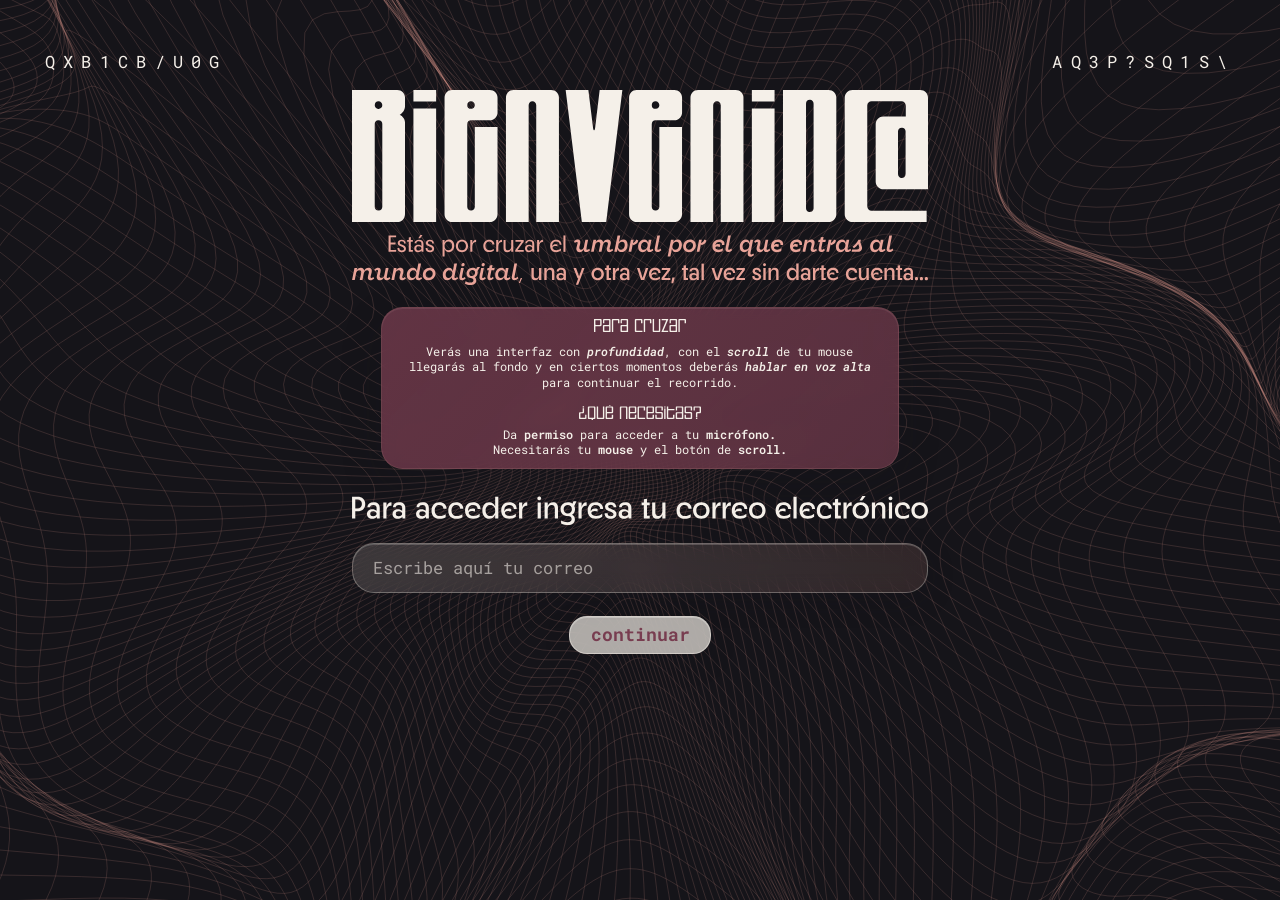
==== interaccion.html @ 67554280 "Publica experiencia Más que un arroba" ====
<!doctype html>
<html lang="es">
<head>
  <meta charset="utf-8">
  <meta name="viewport" content="width=device-width,initial-scale=1">
  <meta name="theme-color" content="#151419">
  <title>Interacción</title>
  <link rel="stylesheet" href="styles.css?v=49">
  <script src="script.js?v=49" defer></script>
</head>
<body>
  <main id="mesh-demo" class="mesh-demo interaction-page" data-page="interaction" aria-label="Llave tridimensional de líneas coral en movimiento suave">
    <div class="mesh-layer" aria-hidden="true"></div>
  </main>
</body>
</html>
---- styles.css ----
@font-face { font-family:'Roboto Mono'; src:url('assets/RobotoMono-VariableFont_wght.ttf') format('truetype'); font-weight:100 900; font-style:normal; font-display:swap; }
@font-face { font-family:'Roboto Mono'; src:url('assets/RobotoMono-Italic-VariableFont_wght.ttf') format('truetype'); font-weight:100 900; font-style:italic; font-display:swap; }
:root {
  color-scheme: dark;
  --color-background: #151419;
  --color-mesh: #D99489;
  --mesh-opacity: 0.22;
  --color-primary-text: #F5F0E9;
  --color-secondary-text: #C0B8BF;
  --color-field: #29262E;
  --color-accent: #783D50;
  --color-focus: #F2B0A2;
  --font-body: 'Roboto Mono', monospace;
  --font-display-placeholder: Arial, sans-serif;
  background: var(--color-background);
}
* { box-sizing: border-box; }
body { margin: 0; }
.mesh-demo { position: relative; isolation: isolate; width: 100%; min-height: 100svh; overflow: hidden; background: var(--color-background); color: var(--color-primary-text); font-family: var(--font-body); }
.mesh-layer { position: absolute; inset: 0; z-index: -1; overflow: hidden; pointer-events: none; }
.mesh-layer canvas { display: block; width: 100%; height: 100%; }
.code-decoration { position: absolute; top: clamp(24px, 5.6vh, 76px); left: 3.5%; right: 3.5%; display: flex; justify-content: space-between; gap: 20px; color: var(--color-primary-text); font-size: clamp(12px, 1.35vw, 27px); letter-spacing: .48em; white-space: nowrap; pointer-events: none; }
.welcome { width: clamp(560px, 48vw, 920px); margin: 0 auto; padding: clamp(88px, 11.5vh, 160px) 0 clamp(48px, 6vh, 88px); text-align: center; }
.welcome-title { margin: 0 0 clamp(24px, 3.7vh, 48px); line-height: 0; }
.welcome-title img { width: 100%; height: auto; display: block; }
.instructions { padding: clamp(18px, 1.5vw, 30px) clamp(18px, 2.3vw, 46px); border-radius: clamp(20px, 2vw, 40px); background: rgb(120 61 80 / .82); }
.display-copy { font-family: var(--font-display-placeholder); font-weight: 400; }
.instructions h2 { margin: 0 0 .7em; font-size: clamp(20px, 1.7vw, 34px); line-height: 1.2; }
.instructions p { margin: 0; font-size: clamp(15px, 1.15vw, 23px); line-height: 1.3; font-weight: 400; }
.instructions p + h2 { margin-top: .85em; margin-bottom: .4em; }
.instructions strong { font-weight: 600; }
.access { margin-top: clamp(28px, 4vh, 56px); }
.access h2 { font-size: clamp(22px, 1.9vw, 38px); line-height: 1.25; margin: 0 0 clamp(22px, 3vh, 40px); }
.access-form { display: flex; flex-direction: column; align-items: center; gap: clamp(28px, 3.6vh, 50px); }
.access-form input { width: 100%; border: 1px solid transparent; border-radius: 18px; background: var(--color-field); color: var(--color-primary-text); padding: .65em 1.35em; min-height: 48px; font: 400 clamp(14px, 1.34vw, 26px)/1.5 var(--font-body); }
.access-form input::placeholder { color: var(--color-secondary-text); opacity: 1; }
.continue-button { background: var(--color-accent); color: var(--color-primary-text); border: 0; border-radius: 18px; min-height: 48px; padding: .28em 1.4em; font-size: clamp(24px, 1.9vw, 38px); line-height: 1.2; cursor: pointer; }
.access-form :focus-visible { outline: 2px solid var(--color-focus); outline-offset: 4px; }
.continue-button:hover { background: #8b4b60; }
.sr-only { position: absolute; width: 1px; height: 1px; padding: 0; margin: -1px; overflow: hidden; clip-path: inset(50%); white-space: nowrap; border: 0; }
.entrance { animation: welcome-fade 1.4s ease-out both; }
.code-decoration { animation-delay: .1s; }
.welcome-title { animation-delay: .25s; }
.instructions { animation-delay: .45s; }
.access { animation-delay: .65s; }
@keyframes welcome-fade { from { opacity: 0; } to { opacity: 1; } }
@media (max-width: 900px) {
  .welcome { width: min(680px, calc(100% - 40px)); padding-top: 110px; }
  .instructions p { font-size: clamp(14px, 2.3vw, 18px); }
  .access-form input { font-size: 16px; }
  .welcome-title { margin-bottom: 28px; }
}
@media (max-width: 480px) {
  .code-decoration { font-size: 11px; letter-spacing: .2em; }
  .welcome { width: calc(100% - 32px); padding: 88px 0 40px; }
  .instructions { padding: 22px 18px; }
  .instructions p { line-height: 1.55; }
  .access h2 { font-size: 23px; }
  .access-form input { padding-inline: 16px; }
  .continue-button { min-width: 160px; }
}
@media (prefers-reduced-motion: reduce) { .entrance { animation: none; } }

@media (max-height: 500px) and (orientation: landscape) { .welcome { padding-top: 76px; } }

/* Supplied lettering: intrinsic proportions, responsive sizing, accessible alt text. */
.label-svg { display: block; width: auto; height: .9em; max-width: 100%; margin-inline: auto; }
[data-svg-slot="access"] .label-svg { width: 100%; height: auto; }
.continue-button .label-svg { height: .8em; }
.continue-button { padding: .55em 1.25em; }

/* Staggered central entrance. Containers stay still; each text enters separately. */
.welcome-title.entrance, .instructions.entrance, .access.entrance { animation: none; }
.welcome-title,
.instructions > h2,
.instructions > p,
.access > h2,
.access-form > input,
.access-form > button {
  animation: center-reveal 1800ms ease-in-out both;
  animation-delay: var(--reveal-delay, 400ms);
}
.welcome-title { --reveal-delay: 400ms; }
.instructions > h2:first-child { --reveal-delay: 1200ms; }
.instructions > p:nth-of-type(1) { --reveal-delay: 2000ms; }
.instructions > h2:nth-of-type(2) { --reveal-delay: 2800ms; }
.instructions > p:nth-of-type(2) { --reveal-delay: 3600ms; }
/* Instructions finish at 5.4s; allow 6s to read before revealing access. */
.access > h2 { --reveal-delay: 11400ms; }
.access-form > input { --reveal-delay: 12200ms; }
.access-form > button { --reveal-delay: 13000ms; }
/* Override the container reset for the title, which is itself a reveal item. */
.welcome-title.entrance { animation: center-reveal 1800ms ease-in-out 400ms both; }
.instructions.entrance { animation: welcome-fade 2000ms ease-in-out 850ms both; }
@keyframes center-reveal {
  from { opacity: 0; transform: translateY(14px); }
  to { opacity: 1; transform: translateY(0); }
}
/* Focusing a control makes it visible immediately, even during the entrance. */
.access-form > input:focus, .access-form > button:focus { animation: none; }
@media (prefers-reduced-motion: reduce) {
  .welcome-title.entrance, .instructions.entrance, .access.entrance,
  .instructions > h2, .instructions > p, .access > h2,
  .access-form > input, .access-form > button { animation: none; }
}

/* Shared fixed viewport keeps the geometry framing consistent between pages. */
.mesh-layer { position: fixed; }
.interaction-page { min-height: 100svh; }
.access-feedback { color:var(--color-focus); font:400 14px/1.5 var(--font-body); margin:-12px 0; width:100%; padding-left:20px; text-align:left; }
.access-feedback:empty { display: none; }
.access-form input[aria-invalid="true"] { border-color: var(--color-focus); }
.has-feedback .access > h2, .has-feedback .access-form > input,
.has-feedback .access-form > button { animation: none; }
.continue-button:disabled { cursor: wait; opacity: .55; }
.welcome, .code-decoration { transition: opacity 1s ease-in-out; }
.is-leaving .welcome, .is-leaving .code-decoration { opacity: 0; pointer-events: none; }
/* Override entrance fill mode on the decoration so it can fade out as well. */
.is-leaving .code-decoration { animation: none; }
@media (prefers-reduced-motion: reduce) {
  .welcome, .code-decoration { transition: none; }
}

/* Interaction layers: background 0, text 1, connections 2, keys 3,
   preserved mesh 4, heading and controls 6. */
.inbox-page { height:100svh; min-height:100svh; overflow:hidden; }
.inbox-page .mesh-layer { z-index:4; }
.inbox-scene { position:absolute; inset:0; pointer-events:none; font-family:var(--font-body); color:var(--color-primary-text); }
.scene-vignette { position:absolute; inset:0; z-index:0; background:radial-gradient(ellipse at center,transparent 45%,rgb(120 61 80 / .25) 83%,rgb(120 61 80 / .72) 115%); opacity:0; animation:inbox-enter 2s ease 0s forwards; }
.ambient-data { position:absolute; inset:0; z-index:1; opacity:0; animation:inbox-enter 1.5s ease .2s forwards; }
.ambient-data span { position:absolute; color:var(--color-primary-text); font-size:clamp(12px,1.25vw,22px); letter-spacing:.12em; white-space:nowrap; }
.data-network { position:absolute; inset:0; width:100%; height:100%; z-index:2; overflow:visible; opacity:0; animation:inbox-enter 1s ease 1.6s forwards; }
.data-network line { stroke:var(--color-primary-text); stroke-width:1; }
.data-network circle { fill:var(--color-primary-text); }
.secondary-keys { position:absolute; inset:0; z-index:3; overflow:hidden; opacity:0; animation:inbox-enter 1.8s ease .7s forwards; }
.secondary-key { position:absolute; width:41%; aspect-ratio:942.34/401.15; opacity:.78; transform-origin:center; animation:key-drift var(--drift-time,23s) ease-in-out infinite alternate; }
.secondary-key canvas { display:block; width:100%; height:100%; }
.secondary-key-0 { left:-6%; top:35%; --angle:-22deg; --drift-time:27s; }
.secondary-key-1 { right:17%; top:-18%; --angle:157deg; --drift-time:33s; animation-delay:-7s; }
.secondary-key-2 { right:-9%; top:23%; --angle:83deg; --drift-time:29s; animation-delay:-12s; }
.secondary-key-3 { right:-2%; bottom:-13%; --angle:24deg; --drift-time:37s; animation-delay:-18s; }
.inbox-heading { position:absolute; left:2.4%; top:8%; width:22%; z-index:12; opacity:0; transform:translate3d(0,0,0); will-change:opacity,transform; animation:inbox-enter 1.4s ease .2s forwards,heading-float 8s ease-in-out 1.6s infinite; }
.inbox-heading h1 { margin:0; padding:14px 16px; border-radius:22px; background:rgb(192 184 191 / .32); }
.inbox-title-art { display:block; width:100%; aspect-ratio:515.71/169.21; background:var(--color-primary-text); mask:url('assets/Recurso%209Bandeja-entrada.svg') center/contain no-repeat; -webkit-mask:url('assets/Recurso%209Bandeja-entrada.svg') center/contain no-repeat; }
.inbox-heading p { margin:16px 0 0 18%; font-size:clamp(12px,1.2vw,21px); white-space:nowrap; }
.inbox-heading p span { margin-right:.5em; }
.discover-icon { width:1em; height:1em; flex:0 0 auto; border:1px solid currentColor; background:linear-gradient(45deg,transparent 48%,currentColor 49%,currentColor 51%,transparent 52%),linear-gradient(-45deg,transparent 48%,currentColor 49%,currentColor 51%,transparent 52%); }
.inbox-top-code { position:absolute; inset:3.5% 3.2% auto; display:flex; justify-content:space-between; z-index:30; font-size:clamp(11px,1.3vw,23px); letter-spacing:.4em; opacity:0; animation:inbox-enter 1s ease .1s forwards; pointer-events:none; text-shadow:0 2px 12px #151419,0 0 6px #151419; }
.data-node { position:absolute; z-index:7; display:grid; justify-items:center; gap:4px; border:0; background:transparent; color:var(--color-primary-text); transform:translate(-50%,-50%); opacity:0; visibility:hidden; transition:opacity .7s ease,visibility .7s; pointer-events:none; padding:6px; cursor:pointer; }
.data-node.is-visible { opacity:1; visibility:visible; pointer-events:auto; }
.node-square { display:block; width:68px; height:68px; border:1px solid var(--color-primary-text); background:linear-gradient(45deg,transparent 49%,var(--color-primary-text) 50%,transparent 51%),linear-gradient(-45deg,transparent 49%,var(--color-primary-text) 50%,transparent 51%); }
.click-tag { padding:3px 12px; border-radius:22px; background:var(--color-primary-text); color:var(--color-accent); font:600 13px/1.45 var(--font-body); }
.email-counter { position:absolute; z-index:40; pointer-events:auto; width:min(470px,calc(100% - 32px)); aspect-ratio:728/360; min-height:0; overflow:hidden; background:var(--color-primary-text); color:var(--color-accent); border-radius:15px; padding:46px 18px 18px; box-shadow:0 12px 42px rgb(21 20 25 / .34); }
.email-counter[hidden] { display:none; }
.counter-signal { position:absolute; top:20px; left:18px; right:18px; height:18px; overflow:hidden; background:repeating-linear-gradient(to right,var(--color-accent) 0 8px,transparent 8px 18px) center/100% 2px no-repeat; }
.counter-signal i { position:absolute; left:0; top:50%; display:block; width:11px; height:11px; margin-top:-5.5px; border-radius:50%; background:var(--color-focus); box-shadow:0 0 0 4px var(--color-primary-text); animation:counter-dot-travel 1.55s linear infinite; }
.counter-signal i:nth-child(3n+1) { width:16px; height:16px; margin-top:-8px; background:var(--color-accent); }
.counter-signal i:nth-child(2) { animation-delay:-.22s; }
.counter-signal i:nth-child(3) { animation-delay:-.44s; }
.counter-signal i:nth-child(4) { animation-delay:-.66s; }
.counter-signal i:nth-child(5) { animation-delay:-.88s; }
.counter-signal i:nth-child(6) { animation-delay:-1.1s; }
.counter-signal i:nth-child(7) { width:7px; height:7px; margin-top:-3.5px; animation-delay:-1.32s; }
.counter-toolbar { position:absolute; top:8px; right:9px; display:flex; justify-content:flex-end; margin:0; }
.counter-tabs { display:flex; gap:6px; }
.counter-tabs button { color:var(--color-accent); background:transparent; border:0; padding:4px 6px; font:400 12px/1.5 var(--font-body); cursor:pointer; min-height:32px; }
.counter-tabs button[aria-pressed="true"] { background:var(--color-accent); color:var(--color-primary-text); border-radius:6px; }
.counter-close { border:0; background:transparent; color:var(--color-accent); font:400 24px/1 sans-serif; min-width:32px; min-height:32px; cursor:pointer; }
.counter-number { display:block; font:400 clamp(25px,3vw,42px)/1.05 var(--font-body); font-variant-numeric:tabular-nums; white-space:nowrap; letter-spacing:.01em; }
.counter-caption { font:700 italic clamp(16px,1.85vw,27px)/1.15 var(--font-body); margin:8px 0 20px; }
.counter-source { font:300 clamp(10px,1vw,14px)/1.4 var(--font-body); margin:0; }
.counter-icon { position:absolute; right:18px; bottom:16px; width:44px; height:44px; background:var(--color-focus); mask:center/contain no-repeat; -webkit-mask:center/contain no-repeat; }
.email-counter[data-period="today"] .counter-icon { mask-image:url('assets/Recurso%2027dia-icono.svg'); -webkit-mask-image:url('assets/Recurso%2027dia-icono.svg'); }
.email-counter[data-period="year"] .counter-icon { mask-image:url('assets/Recurso%2026año-icono.svg'); -webkit-mask-image:url('assets/Recurso%2026año-icono.svg'); }
.scroll-cue { position:absolute; bottom:3%; left:50%; z-index:15; transform:translateX(-50%); color:var(--color-primary-text); background:var(--color-accent); border-radius:18px; padding:9px 38px; font:700 20px/1.1 var(--font-body); opacity:0; animation:inbox-enter 1s ease 2.5s forwards,scroll-drift 4s ease-in-out 3.5s infinite; }
.inbox-scene button:focus-visible { outline:2px solid var(--color-focus); outline-offset:4px; }
@keyframes inbox-enter { to { opacity:1; } }
@keyframes heading-float { 0%,100% { transform:translate3d(0,0,0) rotate(0); } 50% { transform:translate3d(4px,4px,0) rotate(.2deg); } }
@keyframes counter-dot-travel { from { left:0; transform:scale(.78); } 50% { transform:scale(1.08); } to { left:calc(100% - 16px); transform:scale(.72); } }
@keyframes key-drift { from { transform:translate(0,-7px) rotate(var(--angle)); } to { transform:translate(9px,9px) rotate(calc(var(--angle) + 5deg)); } }
@keyframes scroll-drift { 50% { translate:0 5px; } }
@media(max-width:650px) {
 .inbox-heading { width:48%; top:8%; left:5%; }
 .inbox-heading h1 { padding:10px 12px; border-radius:14px; }
 .inbox-heading p { margin-left:5%; }
 .inbox-top-code { font-size:10px; letter-spacing:.16em; }
 .ambient-data span { font-size:10px; max-width:36%; overflow:hidden; }
 .ambient-data span:nth-child(2n) { display:none; }
 .secondary-key { width:68%; opacity:.55; }
 .secondary-key-0 { top:38%; left:-23%; }
 .secondary-key-1 { top:6%; right:-35%; }
 .secondary-key-2 { top:57%; right:-28%; }
 .secondary-key-3 { right:-8%; bottom:0; }
 .scroll-cue { bottom:7%; padding:8px 30px; font-size:22px; }
 .node-square { width:56px; height:56px; }
 .click-tag { font-size:14px; }
 .counter-tabs button,.counter-close { min-height:44px; }
 .counter-source { font-size:11px; }
}
@media(prefers-reduced-motion:reduce) {
 .scene-vignette,.ambient-data,.secondary-keys,.data-network,.inbox-heading,.inbox-top-code,.scroll-cue { animation:none; opacity:1; }
 .secondary-key { animation:none; transform:rotate(var(--angle)); }
 .data-node { transition:none; }
}

/* Faster data rhythm: soft pulses, never abrupt flashes. */
.scene-vignette { inset:-14%; animation:inbox-enter 2s ease forwards,gradient-flow 12s ease-in-out infinite alternate; }
.secondary-key-0 { --drift-time:11s; }
.secondary-key-1 { --drift-time:14s; }
.secondary-key-2 { --drift-time:9s; }
.secondary-key-3 { --drift-time:16s; }
@keyframes key-drift {
  0% { transform:translate(-18px,-22px) rotate(calc(var(--angle) - 7deg)); }
  50% { transform:translate(24px,8px) rotate(calc(var(--angle) + 4deg)); }
  100% { transform:translate(42px,30px) rotate(calc(var(--angle) + 14deg)); }
}
@keyframes gradient-flow {
  0% { transform:translate(-3%,-2%) rotate(-5deg) scale(1); }
  50% { transform:translate(3%,2%) rotate(3deg) scale(1.07); }
  100% { transform:translate(-1%,4%) rotate(7deg) scale(1.02); }
}
.live-dot { display:inline-block; animation:live-pulse 1.5s ease-in-out infinite; }
.click-tag { animation:live-pulse 1.8s ease-in-out infinite; }
.data-node[data-node-period="year"] .click-tag { animation-delay:-.7s; }
.scroll-cue { animation:inbox-enter 1s ease 2.5s forwards,scroll-drift 3s ease-in-out 3.5s infinite,soft-blink 2.2s ease-in-out 3.5s infinite; }
@keyframes live-pulse { 0%,100% { opacity:.95; } 50% { opacity:.35; } }
@keyframes soft-blink { 0%,100% { opacity:.85; } 50% { opacity:.42; } }
@media(prefers-reduced-motion:reduce) {
 .scene-vignette,.secondary-key,.live-dot,.click-tag,.scroll-cue { animation:none; }
 .scene-vignette { opacity:1; transform:none; }
 .scroll-cue { opacity:.85; }
}

/* Depth journey: the same mesh returns to its original continuous surface. */
.inbox-scene { --depth:0; --world-opacity:0; }
.scene-vignette { translate:var(--pointer-x,0%) var(--pointer-y,0%); transition:translate 1.2s ease; }
.world-message { position:absolute; left:3%; top:50%; width:94%; aspect-ratio:461.13/88.63; transform:translateY(-50%) scale(var(--world-scale,.82)); transform-origin:center; z-index:3; background:var(--color-primary-text); opacity:var(--world-opacity); mask:url('assets/Recurso%2012el-mundo.svg') center/contain no-repeat; -webkit-mask:url('assets/Recurso%2012el-mundo.svg') center/contain no-repeat; will-change:transform,opacity; transition:opacity .25s ease-in-out; }
.has-scrolled .inbox-heading { animation:none; opacity:calc(1 - var(--depth) * 3); }
.session-date { letter-spacing:.32em; white-space:nowrap; }
.session-email { letter-spacing:0; max-width:47%; overflow:hidden; text-overflow:ellipsis; white-space:nowrap; }
.ambient-data { z-index:5; }
.ambient-data span { max-width:24%; overflow:hidden; transform-origin:center; will-change:transform,opacity; }
.ambient-data { transform:translate3d(calc(var(--pointer-x,0%) * -.55),calc(var(--pointer-y,0%) * -.55),0) scale(calc(1 + var(--travel,0) * .16)); transform-origin:center; }
.data-network { transform:translate3d(calc(var(--pointer-x,0%) * .35),calc(var(--pointer-y,0%) * .35),0) scale(calc(1 + var(--travel,0) * .08)); transform-origin:center; }
.secondary-key { width:29%; opacity:.72; }
.secondary-key-0 { left:-5%; top:40%; --angle:-32deg; }
.secondary-key-1 { right:20%; top:-5%; --angle:163deg; }
.secondary-key-2 { right:-8%; top:33%; --angle:81deg; }
.secondary-key-3 { right:3%; top:auto; bottom:0%; --angle:25deg; }
@keyframes key-drift {
  from { transform:perspective(800px) translate3d(-7px,-8px,0) rotate(var(--angle)) rotateY(-14deg) rotateX(8deg); }
  to { transform:perspective(800px) translate3d(8px,9px,20px) rotate(calc(var(--angle) + 7deg)) rotateY(14deg) rotateX(-8deg); }
}
.has-scrolled .secondary-keys { animation:none; opacity:0; }
.key-fragment { position:fixed; z-index:5; pointer-events:none; }
.click-tag { font-size:11px; padding:2px 9px; background:rgb(120 61 80 / .66); }
.counter-toolbar { justify-content:flex-end; margin-bottom:0; }
.has-scrolled .click-tag { animation:none; opacity:calc(1 - var(--depth)); }
.live-dot { filter:drop-shadow(0 0 4px var(--color-primary-text)); animation:live-glow 1.8s ease-in-out infinite; }
@keyframes live-glow { 0%,100% { opacity:1; filter:drop-shadow(0 0 6px var(--color-primary-text)); } 50% { opacity:.28; filter:drop-shadow(0 0 1px var(--color-primary-text)); } }
.scroll-cue { background:rgb(120 61 80 / .58); }
@media(max-width:650px) {
 .secondary-key { width:33%; }
 .secondary-key-0 { left:-6%; top:39%; }
 .secondary-key-1 { right:2%; top:15%; }
 .secondary-key-2 { right:-8%; top:57%; }
 .secondary-key-3 { right:4%; bottom:1%; }
 .session-date { letter-spacing:.13em; }
 .ambient-data span { max-width:23%; }
}
@media(prefers-reduced-motion:reduce) {
 .live-dot { animation:none; filter:none; }
 .scene-vignette { transition:none; translate:none; }
 .ambient-data span { translate:none!important; }
}
.scene-vignette { background:radial-gradient(ellipse at 50% 48%,transparent 30%,rgb(120 61 80 / .28) 58%,rgb(120 61 80 / .85) 83%,#783D50 100%); }

/* World-to-door chapter. */
.music-control { position:absolute; top:3%; right:27%; z-index:10; width:38px; height:38px; padding:7px; border:0; border-radius:50%; background:transparent; color:var(--color-primary-text); pointer-events:auto; opacity:.9; transition:opacity .35s ease,background .35s ease,transform .35s ease; }
.music-control span { display:block; width:100%; height:100%; background:currentColor; mask:url('assets/Recurso%2013musica%20on-off.svg') center/contain no-repeat; -webkit-mask:url('assets/Recurso%2013musica%20on-off.svg') center/contain no-repeat; animation:music-beat .72s ease-in-out infinite alternate; }
.music-control:hover,.music-control:focus-visible { background:rgb(120 61 80 / .45); transform:scale(1.12); }
.music-control.is-muted { opacity:.42; }
.music-control.is-muted span { animation-play-state:paused; transform:scaleY(.55); }
.is-scrolling .music-control { opacity:0; pointer-events:none; }
@keyframes music-beat { from { transform:scaleY(.68) scaleX(.9); filter:drop-shadow(0 0 0 transparent); } to { transform:scaleY(1.08) scaleX(1.02); filter:drop-shadow(0 0 5px var(--color-focus)); } }

.node-square { box-shadow:0 0 10px rgb(242 176 162 / .22); transition:box-shadow .45s ease,transform .45s ease; }
.data-node:hover .node-square,.data-node:focus-visible .node-square,.data-node[aria-expanded="true"] .node-square { box-shadow:0 0 8px var(--color-focus),0 0 25px rgb(217 148 137 / .7); transform:scale(1.1); }

.door-frame { display:none; }
.door-asset { position:absolute; left:50%; top:48%; z-index:6; width:min(60vw,760px,72vh); aspect-ratio:1; transform:translate(-50%,-50%) perspective(1100px) translateZ(calc((var(--door-progress,0) - 1) * 440px)) scale(calc(.58 + var(--door-progress,0) * .42)) rotateY(calc(-10deg + var(--door-progress,0) * 7deg)); opacity:clamp(0,calc((var(--door-progress,0) - .32) * 1.32),.9); transform-origin:20% 50%; will-change:transform,opacity; }
.door-state { position:absolute; inset:0; display:block; width:100%; height:100%; background:var(--color-mesh); mask-position:center; mask-size:contain; mask-repeat:no-repeat; mask-mode:alpha; -webkit-mask-position:center; -webkit-mask-size:contain; -webkit-mask-repeat:no-repeat; transition:opacity 1.2s ease-in-out,transform 1.2s cubic-bezier(.65,0,.2,1); backface-visibility:hidden; }
.door-closed { opacity:1; transform:perspective(1000px) rotateY(0) scale(1); mask-image:url('assets/puerta-cerrada.png?v=2'); -webkit-mask-image:url('assets/puerta-cerrada.png?v=2'); }
.door-open-state { opacity:0; transform:perspective(1000px) rotateY(31deg) translateX(-4%) scale(.96); mask-image:url('assets/puerta-abierta.png?v=2'); -webkit-mask-image:url('assets/puerta-abierta.png?v=2'); }
.door-ready .door-asset { animation:door-drift 5.5s ease-in-out infinite alternate; }
.door-open .door-asset { animation:none; translate:0 0; transform:translate(-50%,-50%) perspective(1100px) translateZ(0) scale(1) rotateY(0); }
.door-open .door-closed { opacity:0; transform:perspective(1000px) rotateY(-42deg) translateX(-10%) scale(.98); }
.door-open .door-open-state { opacity:.94; transform:perspective(1000px) rotateY(0) translateX(0) scale(1); }
@keyframes door-drift { from { translate:0 0; } to { translate:5px 6px; } }
.inbox-page .mesh-layer canvas { transition:none; filter:none; }

.door-question-art { position:absolute; z-index:2; left:4%; right:4%; top:50%; aspect-ratio:493/112.39; transform:translateY(-50%) scale(.96); background:var(--color-primary-text); opacity:0; filter:blur(12px); mask:url('assets/abrirla.svg') center/contain no-repeat; -webkit-mask:url('assets/abrirla.svg') center/contain no-repeat; transition:opacity 1.8s ease-in-out,transform 1.8s ease-in-out,filter 1.8s ease-in-out; }
.door-question .door-question-art { opacity:.30; filter:blur(0); transform:translateY(-50%) scale(1); }
.door-instruction .door-question-art { opacity:0; filter:blur(12px); transform:translateY(-50%) scale(1.035); }
.door-instruction-text { position:absolute; left:50%; bottom:7%; z-index:8; width:min(960px,88%); transform:translate(-50%,18px); padding:9px 28px; border:1px solid var(--color-secondary-text); border-radius:20px; background:rgb(21 20 25 / .88); box-shadow:0 0 28px 20px rgb(21 20 25 / .38); backdrop-filter:blur(10px); color:var(--color-secondary-text); font-size:clamp(16px,2vw,32px); text-align:center; opacity:0; transition:opacity 1.3s ease,transform 1.3s ease; }
.door-instruction .door-instruction-text { opacity:1; transform:translate(-50%,0); }
.door-instruction .ambient-data,.door-instruction .data-network { mask-image:linear-gradient(to bottom,#000 0%,#000 70%,transparent 84%); -webkit-mask-image:linear-gradient(to bottom,#000 0%,#000 70%,transparent 84%); }
.voice-mic { --voice:0; position:absolute; top:7%; left:50%; z-index:9; width:41px; height:50px; transform:translate(-50%,-10px); border:0; background:transparent; color:var(--color-secondary-text); opacity:0; pointer-events:none; filter:drop-shadow(0 0 0 transparent); transition:opacity .32s ease,color .32s ease,filter .16s linear,transform .32s ease; }
.voice-mic span { position:absolute; inset:0; display:block; background:currentColor; mask:url('assets/Recurso%2016microfono.svg') center/contain no-repeat; -webkit-mask:url('assets/Recurso%2016microfono.svg') center/contain no-repeat; }
.door-instruction .voice-mic { opacity:.45; transform:translate(-50%,0); }
.voice-mic.is-hearing { opacity:calc(.5 + var(--voice) * .5); color:var(--color-focus); filter:drop-shadow(0 0 calc(2px + var(--voice) * 12px) var(--color-focus)) drop-shadow(0 0 calc(var(--voice) * 17px) var(--color-mesh)); transform:translate(-50%,0) scale(calc(1 + var(--voice) * .1)); }
.speech-debug { position:absolute; top:14%; left:50%; z-index:9; max-width:62%; transform:translateX(-50%); color:var(--color-secondary-text); font:400 10px/1.4 var(--font-body); opacity:.34; overflow:hidden; white-space:nowrap; text-overflow:ellipsis; }

@media(hover:hover) and (pointer:fine) {
 html,body,button,a,input,[role="button"] { cursor:none!important; }
 .custom-cursor { position:fixed; left:0; top:0; z-index:99999; width:15px; height:15px; border:1px solid var(--color-focus); border-radius:50%; background:rgb(242 176 162 / .14); pointer-events:none; opacity:0; transform:translate(-50%,-50%); transition:width .22s ease,height .22s ease,background .22s ease,opacity .2s ease; mix-blend-mode:screen; }
 .custom-cursor.is-visible { opacity:.85; }
 .custom-cursor.is-large { width:43px; height:43px; background:rgb(242 176 162 / .24); }
}

@media(max-width:650px) {
 .music-control { right:28%; top:2%; width:34px; height:34px; }
 .door-frame { width:min(58vw,300px); }
 .door-asset { width:min(90vw,500px); }
 .door-instruction-text { bottom:8%; width:88%; font-size:15px; }
 .voice-mic { top:9%; }
}

@media(prefers-reduced-motion:reduce) {
 .music-control span,.door-ready .door-asset { animation:none; }
 .door-state,.door-question-art,.door-instruction-text { transition-duration:.01ms; }
}

/* Scene architecture and the continuous post-door transition. */
.experience-scene { transition:opacity 1.45s ease-in-out,visibility 1.45s ease-in-out,transform 1.45s cubic-bezier(.65,0,.2,1); }
.interaction-stage { position:absolute; inset:0; z-index:1; pointer-events:none; opacity:1; visibility:visible; }
.interaction-stage.is-leaving { opacity:0; visibility:visible; transform:scale(1.08); }
.interaction-stage.is-hidden { opacity:0; visibility:hidden; pointer-events:none; }
.critical-vignette { position:absolute; inset:-12%; z-index:3; pointer-events:none; opacity:0; transform:scale(.88); background:radial-gradient(circle at 50% 48%,rgb(170 30 43 / .78) 0%,rgb(116 18 35 / .6) 24%,rgb(39 8 16 / .72) 58%,rgb(8 4 7 / .96) 88%); transition:opacity 1.7s ease-in-out,transform 1.7s cubic-bezier(.55,0,.25,1),filter 1.7s ease-in-out; filter:saturate(.8) contrast(.9); }
.critical-transition .critical-vignette { opacity:.92; transform:scale(1.1); filter:saturate(1.18) contrast(1.12); }
.final-scene { position:absolute; inset:0; z-index:8; display:grid; place-items:center; padding:clamp(28px,5vw,92px); text-align:center; pointer-events:none; opacity:0; visibility:hidden; transform:scale(.96); }
.final-scene.is-entering { visibility:visible; opacity:0; transform:scale(.96); }
.final-scene.is-active { visibility:visible; opacity:1; transform:scale(1); pointer-events:auto; }
.final-message { width:min(1020px,90vw); display:grid; justify-items:center; gap:clamp(30px,4.4vh,58px); }
.final-message p { margin:0; color:var(--color-primary-text); font:400 clamp(18px,2vw,34px)/1.45 var(--font-body); letter-spacing:.035em; text-wrap:balance; text-shadow:0 2px 18px rgb(0 0 0 / .7); }
.final-message strong { font-weight:600; }
.learn-more { display:inline-block; min-width:clamp(190px,17vw,260px); padding:.68em 1.4em; border:1px solid rgb(245 240 233 / .72); border-radius:18px; background:rgb(245 240 233 / .68); color:var(--color-accent); box-shadow:inset 0 1px 0 rgb(255 255 255 / .28),0 8px 28px rgb(21 20 25 / .16); backdrop-filter:blur(10px); -webkit-backdrop-filter:blur(10px); font:600 clamp(17px,1.35vw,24px)/1 var(--font-body); text-decoration:none; cursor:pointer; transition:transform .3s ease,box-shadow .3s ease,background .3s ease; }
.learn-more:hover,.learn-more:focus-visible { transform:scale(1.045); background:rgb(245 240 233 / .9); box-shadow:0 0 34px rgb(242 176 162 / .35); outline:2px solid var(--color-focus); outline-offset:4px; }

/* The entry action shares the final scene's ivory treatment while retaining its supplied SVG lettering. */
.continue-button { min-width:clamp(190px,17vw,260px); min-height:auto; padding:.68em 1.4em; border:1px solid rgb(245 240 233 / .72); border-radius:18px; background:rgb(245 240 233 / .9); color:var(--color-accent); box-shadow:0 0 24px rgb(245 240 233 / .14); transition:transform .3s ease,box-shadow .3s ease,background .3s ease; }
.continue-label { display:block; width:clamp(125px,11vw,180px); aspect-ratio:448.13/79.73; margin:auto; background:currentColor; mask:url('assets/Recurso%205continuar.svg') center/contain no-repeat; -webkit-mask:url('assets/Recurso%205continuar.svg') center/contain no-repeat; }
.continue-button:hover,.continue-button:focus-visible { transform:scale(1.045); background:var(--color-primary-text); box-shadow:0 0 34px rgb(242 176 162 / .35); outline:2px solid var(--color-focus); outline-offset:4px; }

/* Data moves autonomously; cursor movement only affects the environment and mesh. */
.ambient-data { transform:none; }
.data-network { transform:scale(calc(1 + var(--travel,0) * .08)); }

/* Keep the supplied PNG door states crisp; perspective supplies the opening. */
.inbox-page .mesh-layer canvas { filter:none; }
.critical-transition .door-asset { animation:none; opacity:0; transform:translate(-50%,-50%) perspective(1100px) translateZ(520px) scale(1.28) rotateY(-5deg); transition:opacity 1.35s ease-in,transform 1.55s cubic-bezier(.42,0,.5,1); }
.critical-transition .door-instruction-text,.critical-transition .voice-mic,.critical-transition .speech-debug { opacity:0; transition:opacity .55s ease; }
.final-scene-active .mesh-layer canvas { opacity:1; }
.final-scene-active .scene-vignette { opacity:.12; }

@media(max-width:650px) {
 .final-message { gap:30px; width:min(94vw,620px); }
 .final-message p { font-size:clamp(16px,4.1vw,23px); line-height:1.42; }
 .final-message br { display:none; }
 .learn-more { min-width:170px; }
}
@media(prefers-reduced-motion:reduce) {
 .experience-scene,.critical-vignette,.critical-transition .door-asset { transition-duration:.01ms; }
}

/* Reflection page: editorial glass cards over the existing autonomous mesh. */
.reflection-page { height:100svh; min-height:100svh; overflow:hidden; background:var(--color-background); }
.reflection-page .mesh-layer { z-index:0; opacity:.82; }
.reflection-content { position:relative; z-index:2; width:100%; height:100svh; display:flex; flex-direction:column; align-items:center; padding:clamp(30px,4.2vh,55px) clamp(24px,4vw,70px) clamp(28px,4vh,48px); transition:opacity .25s ease,transform .25s ease; }
.reflection-heading { flex:0 0 auto; width:min(26vw,440px); margin:0 0 clamp(20px,2.7vh,34px); line-height:0; opacity:0; animation:reflection-enter 1.15s cubic-bezier(.22,.7,.22,1) .28s forwards; }
.reflection-heading img { display:block; width:100%; height:auto; }
.reflection-exit { position:absolute; top:clamp(34px,5.8vh,74px); right:clamp(28px,5vw,82px); z-index:4; width:clamp(58px,5.5vw,86px); min-height:38px; padding:8px 11px; border:1px solid rgb(245 240 233 / .4); border-radius:17px; background:rgb(245 240 233 / .62); box-shadow:inset 0 1px 0 rgb(255 255 255 / .28),0 9px 28px rgb(21 20 25 / .2); backdrop-filter:blur(10px); -webkit-backdrop-filter:blur(10px); cursor:pointer; opacity:0; animation:reflection-enter 1s ease-out 1.05s forwards; transition:transform .28s ease,filter .28s ease,background .28s ease; }
.reflection-exit img { display:block; width:100%; height:19px; object-fit:contain; }
.reflection-exit:hover,.reflection-exit:focus-visible { transform:translateY(-2px) scale(1.045); filter:brightness(1.13); background:rgb(245 240 233 / .78); outline:2px solid var(--color-focus); outline-offset:4px; }
.reflection-exit:active { transform:scale(.96); }
.reflection-options { flex:1 1 auto; min-height:0; width:min(1510px,96vw); display:grid; grid-template-columns:repeat(3,minmax(0,1fr)); gap:clamp(18px,2vw,32px); }
.reflection-card { min-width:0; min-height:0; display:grid; grid-template-rows:auto 1fr auto; justify-items:center; gap:clamp(15px,2vh,24px); padding:clamp(30px,4vh,48px) clamp(25px,2.5vw,42px) clamp(22px,3vh,34px); border:1px solid rgb(245 240 233 / .24); border-radius:clamp(28px,2.6vw,42px); background:linear-gradient(145deg,rgb(120 61 80 / .57),rgb(86 44 59 / .46)); box-shadow:inset 0 1px 0 rgb(245 240 233 / .14),0 20px 60px rgb(21 20 25 / .24); backdrop-filter:blur(8px); -webkit-backdrop-filter:blur(8px); opacity:0; transform:translateY(18px) scale(.985); animation:reflection-card-enter 1.15s cubic-bezier(.22,.7,.22,1) .52s forwards; }
.reflection-card:nth-child(2) { animation-delay:.7s; background:linear-gradient(145deg,rgb(192 184 191 / .42),rgb(120 61 80 / .42)); }
.reflection-card:nth-child(3) { animation-delay:.88s; }
.reflection-card-title { display:block; width:88%; height:clamp(105px,13vh,148px); object-fit:contain; }
.reflection-card-manifesto .reflection-card-title { width:90%; }
.reflection-card-at .reflection-card-title { width:75%; filter:brightness(0) invert(1); }
.reflection-card-utopia .reflection-card-title { width:77%; }
.reflection-copy { align-self:start; justify-self:center; width:min(100%,390px); color:var(--color-primary-text); font:300 clamp(12px,.96vw,17px)/1.34 var(--font-body); letter-spacing:.01em; text-align:left; }
.reflection-copy p { margin:0 0 1.25em; }
.reflection-copy p:last-child { margin-bottom:0; }
.reflection-copy strong { font-weight:650; color:#E8A398; }
.reflection-copy em { font-style:italic; }
.reflection-lead { text-align:center; }
.reflection-card-icon { display:block; object-fit:contain; width:clamp(78px,7.2vw,116px); height:clamp(78px,10vh,112px); margin-top:auto; filter:drop-shadow(0 7px 18px rgb(21 20 25 / .13)); }
.icon-person { width:clamp(65px,5.8vw,94px); }
.icon-key { width:clamp(83px,7.5vw,120px); }
.reflection-leaving .reflection-content { opacity:0; transform:scale(.985); }
@keyframes reflection-enter { from { opacity:0; transform:translateY(14px); } to { opacity:1; transform:translateY(0); } }
@keyframes reflection-card-enter { to { opacity:1; transform:translateY(0) scale(1); } }

@media(max-width:900px) {
 .reflection-page { height:100svh; overflow:hidden; }
 .reflection-content { height:100svh; min-height:0; padding:24px 18px 20px; }
 .reflection-heading { width:min(52vw,390px); margin-bottom:18px; }
 .reflection-exit { position:fixed; top:18px; right:18px; width:64px; }
 .reflection-options { grid-template-columns:repeat(3,minmax(0,1fr)); width:100%; gap:10px; }
 .reflection-card { min-height:0; gap:12px; padding:18px 12px 16px; border-radius:22px; }
 .reflection-card-title { height:76px; }
 .reflection-copy { width:90%; font-size:clamp(6px,.95vw,13px); line-height:1.3; }
 .reflection-copy p { margin-bottom:.9em; }
 .reflection-card-icon { width:68px; height:72px; }
 .icon-person { width:58px; }
 .icon-key { width:70px; }
}
@media(max-width:480px) {
 .reflection-heading { width:50vw; margin-top:12px; }
 .reflection-exit { width:56px; min-height:38px; padding:7px 9px; }
 .reflection-card { min-height:0; padding:13px 8px 12px; border-radius:16px; gap:8px; }
 .reflection-card-title { width:88%!important; height:58px; }
 .reflection-copy { font-size:clamp(5.5px,1.25vw,7px); line-height:1.25; }
 .reflection-card-icon { width:48px; height:52px; }
 .icon-person { width:42px; }
 .icon-key { width:50px; }
}
@media(prefers-reduced-motion:reduce) {
 .reflection-heading,.reflection-card,.reflection-exit { animation:none; opacity:1; transform:none; }
}

/* Updated threshold cover. Only the copy and glass treatments change; the mesh remains untouched. */
.mesh-demo:has(.welcome) { overflow-x:hidden; overflow-y:auto; }
.welcome { width:clamp(520px,45vw,860px); padding-top:clamp(88px,10vh,132px); padding-bottom:clamp(24px,3.5vh,42px); }
.welcome-title { margin-bottom:clamp(10px,1.5vh,18px); }
.threshold-subtitle { width:100%; margin:0 0 clamp(18px,2.5vh,30px); line-height:0; animation:center-reveal 1800ms ease-in-out 1200ms both; }
.threshold-subtitle img { display:block; width:100%; height:auto; }
.instructions { width:90%; margin-inline:auto; padding:clamp(10px,.8vw,16px) clamp(18px,1.7vw,30px); border-radius:clamp(17px,1.7vw,30px); background:linear-gradient(135deg,rgb(120 61 80 / .76),rgb(120 61 80 / .66)); border:1px solid rgb(242 176 162 / .12); box-shadow:inset 0 1px 0 rgb(245 240 233 / .08),0 14px 42px rgb(21 20 25 / .18); backdrop-filter:blur(7px); -webkit-backdrop-filter:blur(7px); }
.instructions p { font-size:clamp(12px,.88vw,18px); line-height:1.28; }
.instructions h2 { font-size:clamp(17px,1.35vw,27px); }
[data-svg-slot="instructions"] .label-svg { height:.76em; }
[data-svg-slot="requirements"] .label-svg { height:.9em; }
.instructions > h2:first-child { --reveal-delay:2000ms; }
.instructions > p:nth-of-type(1) { --reveal-delay:2800ms; }
.instructions > h2:nth-of-type(2) { --reveal-delay:3600ms; }
.instructions > p:nth-of-type(2) { --reveal-delay:4400ms; }
.access { margin-top:clamp(22px,3vh,38px); }
.access h2 { margin-bottom:clamp(14px,2vh,24px); }
.access-form { gap:clamp(18px,2.5vh,30px); }
.access-form input { min-height:48px; border:1px solid rgb(245 240 233 / .3); border-radius:22px; background:linear-gradient(105deg,rgb(245 240 233 / .14),rgb(232 163 152 / .12)); box-shadow:inset 0 1px 0 rgb(245 240 233 / .2),0 8px 28px rgb(21 20 25 / .18); backdrop-filter:blur(10px); -webkit-backdrop-filter:blur(10px); }
.access-form input::placeholder { color:rgb(245 240 233 / .58); }
.access-form input { padding-left:20px; text-align:left; }
.continue-button { min-width:142px; min-height:38px; padding:7px 20px; background:rgb(245 240 233 / .68); border-color:rgb(245 240 233 / .48); box-shadow:inset 0 1px 0 rgb(255 255 255 / .28),0 8px 28px rgb(21 20 25 / .16); backdrop-filter:blur(10px); -webkit-backdrop-filter:blur(10px); font:700 18px/1.1 var(--font-body); }
.continue-button:hover,.continue-button:focus-visible { background:rgb(245 240 233 / .9); }
@media(max-width:480px) {
 .threshold-subtitle { margin-bottom:18px; }
}
@media(min-width:700px) and (max-height:820px) {
 .welcome { padding-top:82px; padding-bottom:12px; }
}
@media(prefers-reduced-motion:reduce) {
 .threshold-subtitle { animation:none; }
}

/* Interaction refinements: keep identity and cards above the 3D canvas. */
.interaction-stage { z-index:5; }
.inbox-page { overflow:clip; }
.inbox-top-code { z-index:60; }
.inbox-heading { padding:14px 16px 18px; border:1px solid rgb(245 240 233 / .28); border-radius:22px; background:linear-gradient(135deg,rgb(245 240 233 / .13),rgb(232 163 152 / .09)); box-shadow:inset 0 1px 0 rgb(245 240 233 / .18),0 12px 36px rgb(21 20 25 / .22); backdrop-filter:blur(12px); -webkit-backdrop-filter:blur(12px); }
.inbox-heading h1 { padding:0; border-radius:0; background:transparent; }
.inbox-nomenclature { display:grid; gap:7px; margin:16px 0 0 5%; }
.inbox-heading .nomenclature-row { display:grid; grid-template-columns:24px minmax(0,1fr); align-items:center; gap:8px; margin:0; text-align:left; white-space:nowrap; }
.legend-icon { width:22px; height:22px; margin:0!important; display:grid; place-items:center; }
.discover-icon.legend-icon { width:18px; height:18px; justify-self:center; }
.legend-today,.legend-year { background:currentColor; mask:center/contain no-repeat; -webkit-mask:center/contain no-repeat; }
.legend-today { mask-image:url('assets/Recurso%2027dia-icono.svg'); -webkit-mask-image:url('assets/Recurso%2027dia-icono.svg'); }
.legend-year { mask-image:url('assets/Recurso%2026año-icono.svg'); -webkit-mask-image:url('assets/Recurso%2026año-icono.svg'); }
.nomenclature-coral { color:#E8A398; }
.music-control { top:11%; right:auto; left:26%; bottom:auto; }
.node-square { background-color:var(--color-background); }
.click-tag { padding:3px 11px; background:var(--color-primary-text); color:var(--color-accent); font:600 13px/1.45 var(--font-body); }
.counter-open .ambient-data { opacity:.12; transition:opacity .45s ease; }

@media(max-width:650px) {
 .inbox-heading { padding:10px 12px 14px; border-radius:16px; }
 .music-control { top:10%; left:56%; bottom:auto; }
 .email-counter { width:min(440px,calc(100% - 28px)); min-height:0; padding:44px 16px 16px; }
 .counter-number { font-size:clamp(27px,8vw,46px); }
 .counter-caption { font-size:clamp(17px,5vw,25px); margin-bottom:24px; }
 .counter-icon { width:46px; height:46px; right:18px; bottom:18px; }
 .scroll-cue { bottom:2.5%; padding:8px 28px; font-size:18px; }
}

/* Supplied data-window SVG is the exact visual base; only live regions are overlaid. */
.music-control { top:auto; right:auto; bottom:2.8%; left:2.5%; }
.email-counter { width:min(380px,calc(100% - 28px)); aspect-ratio:342/145; min-height:0; padding:0; border-radius:11px; background:var(--color-primary-text) url('assets/Recurso%2028ventana.svg') center/100% 100% no-repeat; box-shadow:inset 0 1px 0 rgb(255 255 255 / .34),0 12px 42px rgb(21 20 25 / .3); backdrop-filter:blur(9px); -webkit-backdrop-filter:blur(9px); opacity:.97; overflow:hidden; }
.email-counter[data-period="today"] { width:min(340px,calc(100% - 28px)); }
.counter-signal { top:20.5%; left:3.4%; right:3.4%; height:14.5%; background-color:var(--color-primary-text); background-image:repeating-linear-gradient(to right,var(--color-accent) 0 6px,transparent 6px 13px); background-position:center; background-size:100% 1px; background-repeat:no-repeat; }
.counter-number { position:absolute; left:3.3%; top:39%; width:90%; height:19%; display:flex; align-items:center; overflow:hidden; background:var(--color-primary-text); font:400 clamp(23px,2.75vw,34px)/1 var(--font-body); letter-spacing:0; }
.counter-caption { position:absolute; left:3.3%; top:61%; width:78%; height:16%; display:flex; align-items:center; margin:0; overflow:hidden; background:var(--color-primary-text); font:700 italic clamp(15px,1.7vw,21px)/1 var(--font-body); }
.counter-source { display:none; }
.counter-icon { right:1.8%; bottom:4.5%; width:17%; height:31%; background:var(--color-primary-text); mask:none; -webkit-mask:none; }
.counter-icon::after { content:""; position:absolute; inset:8%; background:var(--color-focus); mask:center/contain no-repeat; -webkit-mask:center/contain no-repeat; }
.email-counter[data-period="today"] .counter-icon,.email-counter[data-period="year"] .counter-icon { mask-image:none; -webkit-mask-image:none; }
.email-counter[data-period="today"] .counter-icon::after { mask-image:url('assets/Recurso%2027dia-icono.svg'); -webkit-mask-image:url('assets/Recurso%2027dia-icono.svg'); }
.email-counter[data-period="year"] .counter-icon::after { mask-image:url('assets/Recurso%2026año-icono.svg'); -webkit-mask-image:url('assets/Recurso%2026año-icono.svg'); }
.counter-toolbar { top:6%; right:2.5%; z-index:3; }
.counter-close { color:transparent; width:30px; min-width:30px; height:30px; min-height:30px; padding:0; }

@media(max-width:650px) {
 .music-control { top:auto; left:4%; bottom:2.5%; }
 .email-counter { width:min(360px,calc(100% - 24px)); padding:0; }
 .email-counter[data-period="today"] { width:min(330px,calc(100% - 24px)); }
 .counter-number { font-size:clamp(20px,6.2vw,30px); }
 .counter-caption { font-size:clamp(13px,4vw,19px); }
}

.email-counter::before { content:""; position:absolute; z-index:2; left:0; top:8%; width:16%; height:11%; background:var(--color-primary-text); pointer-events:none; }
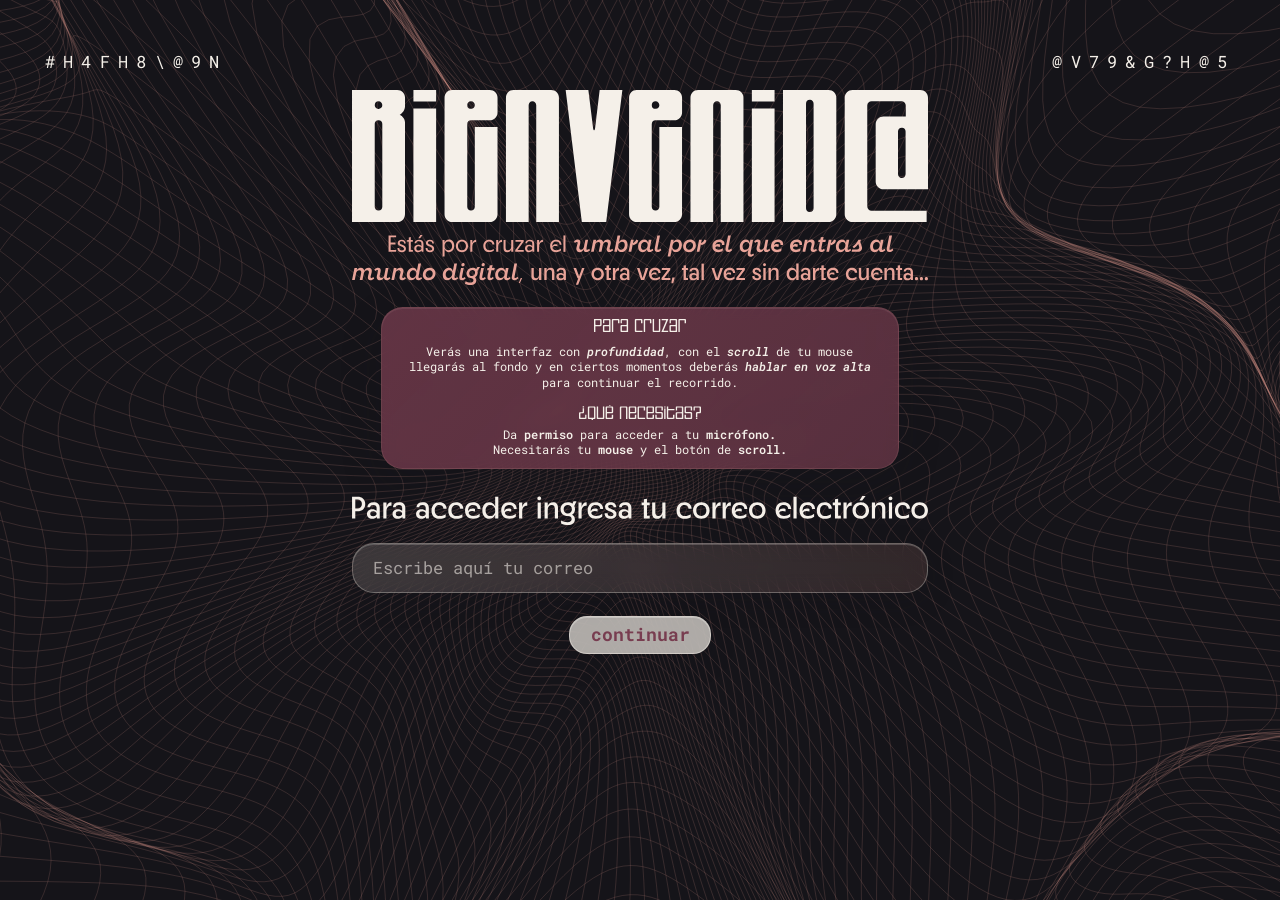
==== commit 51fbcff0: "Corrige contador anual en Chrome" ====
--- a/interaccion.html
+++ b/interaccion.html
@@ -5,8 +5,8 @@
   <meta name="viewport" content="width=device-width,initial-scale=1">
   <meta name="theme-color" content="#151419">
   <title>Interacción</title>
-  <link rel="stylesheet" href="styles.css?v=49">
-  <script src="script.js?v=49" defer></script>
+  <link rel="stylesheet" href="styles.css?v=50">
+  <script src="script.js?v=50" defer></script>
 </head>
 <body>
   <main id="mesh-demo" class="mesh-demo interaction-page" data-page="interaction" aria-label="Llave tridimensional de líneas coral en movimiento suave">
--- a/styles.css
+++ b/styles.css
@@ -501,6 +501,8 @@
 .counter-signal { top:20.5%; left:3.4%; right:3.4%; height:14.5%; background-color:var(--color-primary-text); background-image:repeating-linear-gradient(to right,var(--color-accent) 0 6px,transparent 6px 13px); background-position:center; background-size:100% 1px; background-repeat:no-repeat; }
 .counter-number { position:absolute; left:3.3%; top:39%; width:90%; height:19%; display:flex; align-items:center; overflow:hidden; background:var(--color-primary-text); font:400 clamp(23px,2.75vw,34px)/1 var(--font-body); letter-spacing:0; }
 .counter-caption { position:absolute; left:3.3%; top:61%; width:78%; height:16%; display:flex; align-items:center; margin:0; overflow:hidden; background:var(--color-primary-text); font:700 italic clamp(15px,1.7vw,21px)/1 var(--font-body); }
+.email-counter[data-period="year"] .counter-number { width:93%; font-size:clamp(19px,2.1vw,27px); letter-spacing:-.035em; }
+.email-counter[data-period="year"] .counter-caption { width:88%; font-size:clamp(14px,1.5vw,18px); }
 .counter-source { display:none; }
 .counter-icon { right:1.8%; bottom:4.5%; width:17%; height:31%; background:var(--color-primary-text); mask:none; -webkit-mask:none; }
 .counter-icon::after { content:""; position:absolute; inset:8%; background:var(--color-focus); mask:center/contain no-repeat; -webkit-mask:center/contain no-repeat; }
@@ -518,4 +520,4 @@
  .counter-caption { font-size:clamp(13px,4vw,19px); }
 }
 
-.email-counter::before { content:""; position:absolute; z-index:2; left:0; top:8%; width:16%; height:11%; background:var(--color-primary-text); pointer-events:none; }
+.email-counter::before { content:""; position:absolute; z-index:2; left:0; top:5%; width:18%; height:16%; background:var(--color-primary-text); pointer-events:none; }
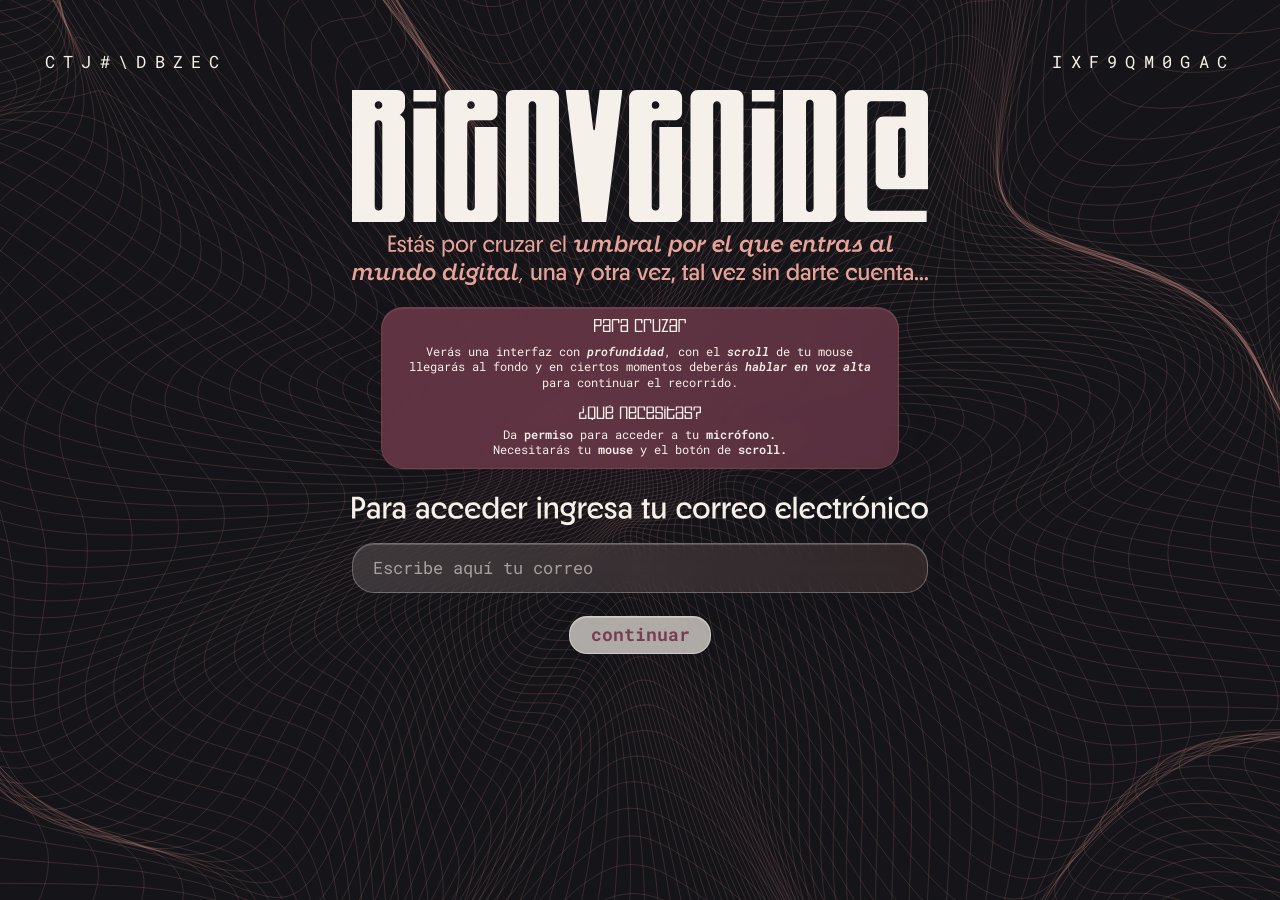
==== commit 489083d1: "Espera el correo antes de abrir la puerta" ====
--- a/interaccion.html
+++ b/interaccion.html
@@ -6,7 +6,7 @@
   <meta name="theme-color" content="#151419">
   <title>Interacción</title>
   <link rel="stylesheet" href="styles.css?v=50">
-  <script src="script.js?v=50" defer></script>
+  <script src="script.js?v=51" defer></script>
 </head>
 <body>
   <main id="mesh-demo" class="mesh-demo interaction-page" data-page="interaction" aria-label="Llave tridimensional de líneas coral en movimiento suave">
